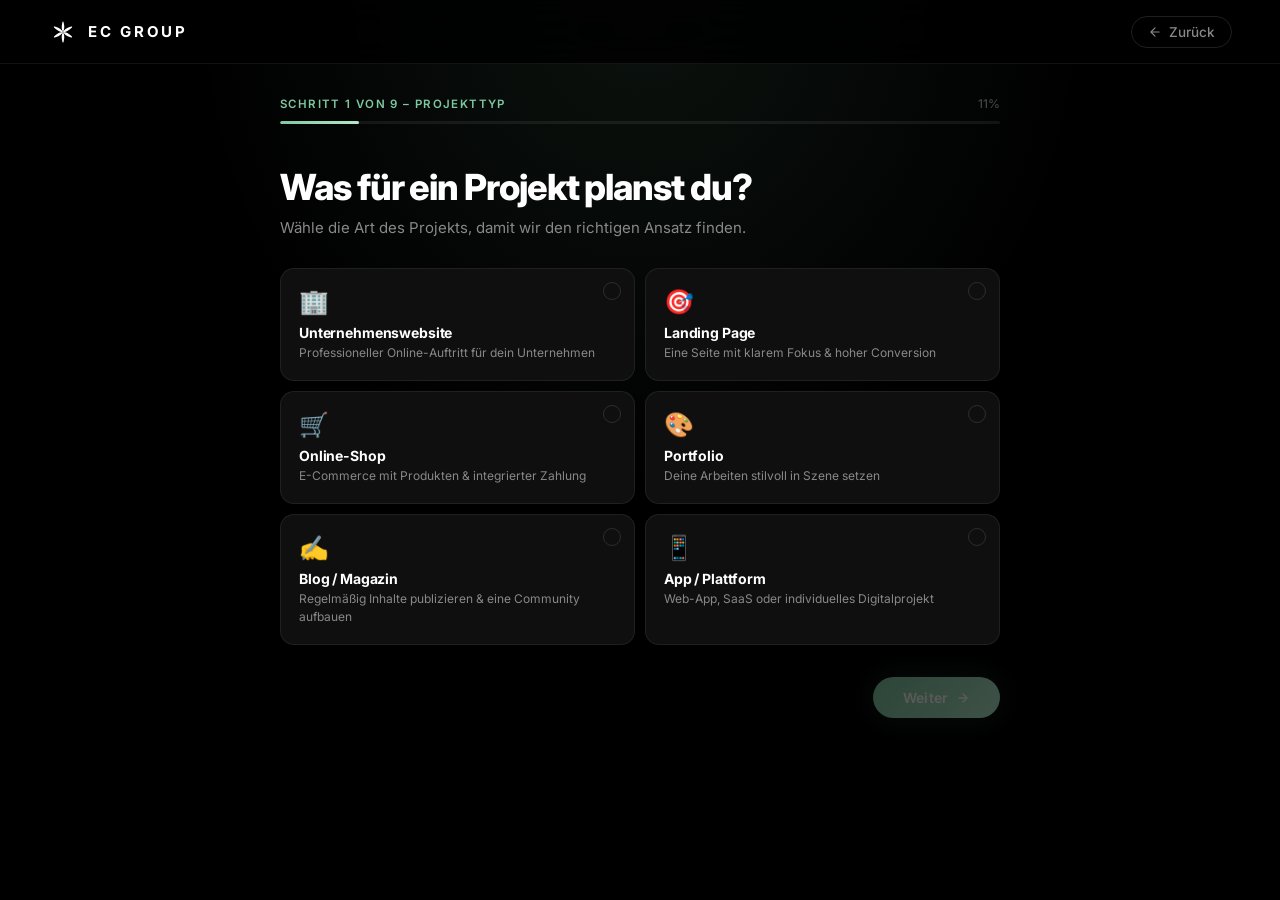
==== anfragen.html @ 87fa1c0d "Kostenlos-Anfragen Button & mehrstufiges Anfrageformular - "Projekt starten" → "kostenlos Anfragen" " ====
<!DOCTYPE html>
<html lang="de">
<head>
  <meta charset="UTF-8">
  <meta name="viewport" content="width=device-width, initial-scale=1.0">
  <title>Kostenlos Anfragen – EC GROUP</title>
  <link rel="preconnect" href="https://fonts.googleapis.com">
  <link rel="preconnect" href="https://fonts.gstatic.com" crossorigin>
  <link href="https://fonts.googleapis.com/css2?family=Inter:opsz,wght@14..32,300;14..32,400;14..32,500;14..32,600;14..32,700;14..32,800;14..32,900&display=swap" rel="stylesheet">
  <script>if(localStorage.getItem('ace-theme')==='light')document.documentElement.setAttribute('data-theme','light');</script>
  <style>
    :root {
      --bg:        #000000;
      --bg2:       #080808;
      --surface:   #0f0f0f;
      --surface2:  #161616;
      --border:    rgba(255,255,255,0.07);
      --border2:   rgba(255,255,255,0.12);
      --text:      #ffffff;
      --text2:     #888888;
      --text3:     #444444;
      --accent:    #7ec8a0;
      --accent2:   #b5e8cc;
      --gradient:  linear-gradient(135deg, #7ec8a0 0%, #b5e8cc 100%);
      --glow:      rgba(126,200,160,0.15);
    }
    *, *::before, *::after { margin: 0; padding: 0; box-sizing: border-box; }
    html { scroll-behavior: smooth; }
    body {
      font-family: 'Inter', -apple-system, sans-serif;
      background: var(--bg); color: var(--text);
      overflow-x: hidden; -webkit-font-smoothing: antialiased; min-height: 100vh;
    }

    /* ─── LIGHT THEME ─────────────────────────────────────────── */
    [data-theme="light"] {
      --bg: #f0faf5; --bg2: #e3f5eb; --surface: #ffffff; --surface2: #edf7f2;
      --border: rgba(0,80,40,0.1); --border2: rgba(0,80,40,0.18);
      --text: #0a2118; --text2: #3a6b52; --text3: #7aab90;
    }
    [data-theme="light"] nav { background: rgba(240,250,245,0.95) !important; }
    [data-theme="light"] .nav-logo-icon path { fill: #0a0a0a; }
    [data-theme="light"] .nav-logo-text { color: #0a0a0a; }
    [data-theme="light"] .progress-bar-bg { background: rgba(0,80,40,0.12); }
    [data-theme="light"] .form-input { background: #fff; color: #0a2118; border-color: rgba(0,80,40,0.18); }
    [data-theme="light"] .form-input::placeholder { color: #aaa; }

    /* ─── NAV ─────────────────────────────────────────────────── */
    nav {
      position: fixed; top: 0; left: 0; right: 0; z-index: 1000;
      display: flex; align-items: center; justify-content: space-between;
      padding: 0 48px; height: 64px;
      background: rgba(0,0,0,0.85);
      backdrop-filter: blur(24px) saturate(180%);
      -webkit-backdrop-filter: blur(24px) saturate(180%);
      border-bottom: 1px solid var(--border);
    }
    .nav-logo { display: flex; align-items: center; gap: 10px; text-decoration: none; color: var(--text); }
    .nav-logo-icon { width: 30px; height: 30px; flex-shrink: 0; }
    .nav-logo-text { font-size: 15px; font-weight: 700; letter-spacing: 0.18em; text-transform: uppercase; }
    .nav-back {
      display: inline-flex; align-items: center; gap: 7px;
      color: var(--text2); text-decoration: none; font-size: 13.5px; font-weight: 500;
      border: 1px solid var(--border2); padding: 7px 16px; border-radius: 999px;
      transition: color 0.2s, border-color 0.2s;
    }
    .nav-back:hover { color: var(--text); border-color: rgba(255,255,255,0.25); }
    .nav-back svg { width: 14px; height: 14px; stroke: currentColor; fill: none; stroke-width: 2; stroke-linecap: round; stroke-linejoin: round; }

    /* ─── PAGE ────────────────────────────────────────────────── */
    .page {
      min-height: 100vh; display: flex; flex-direction: column; align-items: center;
      padding: 96px 24px 100px; position: relative;
    }
    .page-glow {
      position: fixed; top: 0; left: 50%; transform: translateX(-50%);
      width: 900px; height: 500px; pointer-events: none; z-index: 0;
      background: radial-gradient(ellipse at 50% 0%, rgba(126,200,160,0.09) 0%, transparent 70%);
    }

    /* ─── PROGRESS ────────────────────────────────────────────── */
    .progress-wrap { width: 100%; max-width: 720px; margin-bottom: 44px; position: relative; z-index: 1; }
    .progress-meta { display: flex; justify-content: space-between; align-items: center; margin-bottom: 10px; }
    .progress-step-label { font-size: 11.5px; font-weight: 600; letter-spacing: 0.12em; text-transform: uppercase; color: var(--accent); }
    .progress-fraction { font-size: 12px; color: var(--text3); font-weight: 500; }
    .progress-bar-bg { height: 3px; background: var(--border); border-radius: 999px; overflow: hidden; }
    .progress-bar-fill { height: 100%; background: var(--gradient); border-radius: 999px; transition: width 0.5s cubic-bezier(.16,1,.3,1); }

    /* ─── STEPS ───────────────────────────────────────────────── */
    .steps-container { width: 100%; max-width: 720px; position: relative; z-index: 1; }
    .step { display: none; animation: stepIn 0.38s cubic-bezier(.16,1,.3,1) both; }
    .step.active { display: block; }
    @keyframes stepIn { from { opacity:0; transform:translateY(16px); } to { opacity:1; transform:none; } }

    .step-heading { font-size: clamp(24px, 3.8vw, 36px); font-weight: 800; letter-spacing: -0.03em; line-height: 1.1; margin-bottom: 8px; }
    .step-sub { font-size: 15px; color: var(--text2); line-height: 1.65; margin-bottom: 28px; }

    /* ─── CHOICE GRID ─────────────────────────────────────────── */
    .choices { display: grid; grid-template-columns: repeat(2, 1fr); gap: 10px; margin-bottom: 32px; }
    .choices.cols3 { grid-template-columns: repeat(3, 1fr); }
    .choices.cols1 { grid-template-columns: 1fr; }

    .choice-card {
      background: var(--surface); border: 1.5px solid var(--border);
      border-radius: 14px; padding: 18px 18px;
      cursor: pointer; transition: border-color 0.2s, background 0.2s, transform 0.18s;
      user-select: none; position: relative; overflow: hidden;
    }
    .choice-card:hover { border-color: var(--border2); background: var(--surface2); transform: translateY(-2px); }
    .choice-card.selected { border-color: var(--accent); background: rgba(126,200,160,0.05); }

    .choice-check {
      position: absolute; top: 13px; right: 13px;
      width: 18px; height: 18px; border-radius: 50%;
      border: 1.5px solid var(--border2);
      display: flex; align-items: center; justify-content: center;
      transition: background 0.2s, border-color 0.2s;
      flex-shrink: 0;
    }
    .choice-card.selected .choice-check { background: var(--gradient); border-color: transparent; }
    .choice-check svg { width: 9px; height: 9px; stroke: #fff; fill: none; stroke-width: 2.5; stroke-linecap: round; stroke-linejoin: round; opacity: 0; transition: opacity 0.2s; }
    .choice-card.selected .choice-check svg { opacity: 1; }

    .choice-icon { font-size: 24px; margin-bottom: 8px; display: block; }
    .choice-title { font-size: 14px; font-weight: 700; margin-bottom: 3px; letter-spacing: -0.01em; padding-right: 22px; }
    .choice-desc { font-size: 12px; color: var(--text2); line-height: 1.5; }

    /* ─── COLOR CARDS ─────────────────────────────────────────── */
    .color-grid { display: grid; grid-template-columns: repeat(4, 1fr); gap: 10px; margin-bottom: 32px; }
    .color-card {
      border-radius: 14px; overflow: hidden; cursor: pointer;
      border: 2px solid transparent; transition: border-color 0.2s, transform 0.18s;
      position: relative;
    }
    .color-card:hover { transform: translateY(-3px); }
    .color-card.selected { border-color: var(--accent); }
    .color-swatch { height: 80px; }
    .color-info { background: var(--surface); padding: 10px 12px; border-top: 1px solid var(--border); }
    .color-name { font-size: 13px; font-weight: 600; }
    .color-hint { font-size: 11px; color: var(--text2); margin-top: 2px; }
    .color-check-abs {
      position: absolute; top: 8px; right: 8px;
      width: 20px; height: 20px; border-radius: 50%;
      background: rgba(0,0,0,0.45); backdrop-filter: blur(4px);
      display: flex; align-items: center; justify-content: center;
      opacity: 0; transition: opacity 0.2s;
    }
    .color-card.selected .color-check-abs { opacity: 1; background: var(--accent); }
    .color-check-abs svg { width: 10px; height: 10px; stroke: #fff; fill: none; stroke-width: 2.5; stroke-linecap: round; stroke-linejoin: round; }

    /* ─── PAGE STRUCTURE CARDS ────────────────────────────────── */
    .page-chips { display: flex; flex-wrap: wrap; gap: 8px; margin-bottom: 32px; }
    .page-chip {
      display: inline-flex; align-items: center; gap: 6px;
      background: var(--surface); border: 1.5px solid var(--border);
      border-radius: 999px; padding: 8px 16px;
      font-size: 13.5px; font-weight: 500; cursor: pointer;
      transition: border-color 0.2s, background 0.2s;
      user-select: none;
    }
    .page-chip:hover { border-color: var(--border2); }
    .page-chip.selected { border-color: var(--accent); background: rgba(126,200,160,0.07); color: var(--accent); }
    .page-chip-icon { font-size: 15px; }

    /* ─── FORM ────────────────────────────────────────────────── */
    .form-group { margin-bottom: 16px; }
    .form-label { display: block; font-size: 12.5px; font-weight: 600; color: var(--text2); margin-bottom: 7px; letter-spacing: 0.04em; text-transform: uppercase; }
    .form-input {
      width: 100%; background: var(--surface); border: 1.5px solid var(--border);
      color: var(--text); border-radius: 12px; padding: 13px 16px;
      font-size: 15px; font-family: inherit; outline: none;
      transition: border-color 0.2s; resize: vertical;
    }
    .form-input:focus { border-color: var(--accent); }
    .form-input::placeholder { color: var(--text3); }
    textarea.form-input { min-height: 100px; }
    .form-row { display: grid; grid-template-columns: 1fr 1fr; gap: 14px; }

    /* ─── BUTTONS ─────────────────────────────────────────────── */
    .step-nav { display: flex; justify-content: space-between; align-items: center; margin-top: 8px; gap: 10px; }
    .btn-back {
      display: inline-flex; align-items: center; gap: 7px;
      background: transparent; color: var(--text2);
      border: 1.5px solid var(--border2); padding: 11px 22px;
      border-radius: 999px; font-size: 13.5px; font-weight: 500;
      cursor: pointer; font-family: inherit; transition: color 0.2s, border-color 0.2s;
    }
    .btn-back:hover { color: var(--text); border-color: rgba(255,255,255,0.3); }
    .btn-back svg { width: 14px; height: 14px; stroke: currentColor; fill: none; stroke-width: 2; stroke-linecap: round; stroke-linejoin: round; }
    .btn-next {
      display: inline-flex; align-items: center; gap: 8px;
      background: var(--gradient); color: #fff;
      border: none; padding: 12px 30px; border-radius: 999px;
      font-size: 14px; font-weight: 600; letter-spacing: 0.01em;
      cursor: pointer; font-family: inherit;
      box-shadow: 0 0 28px rgba(126,200,160,0.22);
      transition: opacity 0.2s, transform 0.2s; margin-left: auto;
    }
    .btn-next:hover { opacity: 0.85; transform: translateY(-2px); }
    .btn-next:disabled { opacity: 0.35; cursor: not-allowed; transform: none; }
    .btn-next svg { width: 14px; height: 14px; stroke: #fff; fill: none; stroke-width: 2.5; stroke-linecap: round; stroke-linejoin: round; }

    /* ─── MULTI HINT ──────────────────────────────────────────── */
    .multi-hint { font-size: 12px; color: var(--text3); margin-bottom: 16px; display: flex; align-items: center; gap: 6px; }
    .multi-hint span { background: var(--surface); border: 1px solid var(--border2); border-radius: 6px; padding: 2px 8px; font-size: 11px; }

    /* ─── SUCCESS ─────────────────────────────────────────────── */
    .success-screen { display: none; text-align: center; animation: stepIn 0.5s cubic-bezier(.16,1,.3,1) both; padding: 40px 0; }
    .success-screen.visible { display: block; }
    .success-icon { width: 70px; height: 70px; border-radius: 50%; background: var(--gradient); margin: 0 auto 26px; display: flex; align-items: center; justify-content: center; box-shadow: 0 0 48px rgba(126,200,160,0.4); }
    .success-icon svg { width: 30px; height: 30px; stroke: #fff; fill: none; stroke-width: 2.5; stroke-linecap: round; stroke-linejoin: round; }
    .success-screen h2 { font-size: 34px; font-weight: 800; letter-spacing: -0.03em; margin-bottom: 12px; }
    .success-screen p { font-size: 16px; color: var(--text2); max-width: 400px; margin: 0 auto 36px; line-height: 1.7; }
    .success-back { display: inline-flex; align-items: center; gap: 8px; background: var(--gradient); color: #fff; text-decoration: none; padding: 13px 32px; border-radius: 999px; font-size: 14.5px; font-weight: 600; box-shadow: 0 0 28px rgba(126,200,160,0.25); transition: opacity 0.2s; }
    .success-back:hover { opacity: 0.85; }

    /* ─── TABLET ─────────────────────────────────────────────── */
    @media (max-width: 768px) {
      nav { padding: 0 20px; }
      .page { padding: 88px 20px 80px; }
      .choices.cols3 { grid-template-columns: repeat(2, 1fr); }
      .color-grid { grid-template-columns: repeat(2, 1fr); }
    }

    /* ─── MOBILE ──────────────────────────────────────────────── */
    @media (max-width: 540px) {
      /* Nav */
      nav { padding: 0 16px; height: 56px; }
      .nav-logo-text { display: none; }
      .nav-back { font-size: 12px; padding: 6px 13px; }

      /* Page */
      .page { padding: 72px 14px 72px; }

      /* Progress */
      .progress-wrap { margin-bottom: 28px; }
      .progress-step-label { font-size: 10.5px; letter-spacing: 0.08em; }
      .progress-fraction { font-size: 11px; }

      /* Step text */
      .step-heading { font-size: 22px; letter-spacing: -0.025em; margin-bottom: 6px; }
      .step-sub { font-size: 14px; margin-bottom: 20px; }
      .multi-hint { margin-bottom: 12px; }

      /* Choice cards – single column */
      .choices,
      .choices.cols3 { grid-template-columns: 1fr; gap: 8px; margin-bottom: 24px; }
      .choices.cols1 { grid-template-columns: 1fr; }

      /* Bigger touch targets */
      .choice-card { padding: 16px 14px; border-radius: 12px; }
      .choice-card:hover { transform: none; } /* no hover lift on touch */
      .choice-icon { font-size: 22px; margin-bottom: 6px; }
      .choice-title { font-size: 15px; }
      .choice-desc { font-size: 13px; }

      /* Color grid */
      .color-grid { grid-template-columns: repeat(2, 1fr); gap: 8px; margin-bottom: 24px; }
      .color-card:hover { transform: none; }
      .color-swatch { height: 64px; }
      .color-name { font-size: 12px; }
      .color-hint { display: none; }
      .color-info { padding: 8px 10px; }

      /* Page chips */
      .page-chips { gap: 7px; margin-bottom: 24px; }
      .page-chip { padding: 9px 14px; font-size: 13px; min-height: 40px; }

      /* Form */
      .form-row { grid-template-columns: 1fr; gap: 0; }
      /* Prevent iOS auto-zoom on input focus (font-size must be ≥16px) */
      .form-input { font-size: 16px; padding: 14px 14px; border-radius: 10px; }
      textarea.form-input { min-height: 90px; }
      .form-label { font-size: 11.5px; }
      .form-group { margin-bottom: 14px; }

      /* Nav buttons – stack vertically, full width */
      .step-nav {
        flex-direction: column-reverse;
        gap: 8px;
        margin-top: 16px;
      }
      .btn-next, .btn-back {
        width: 100%;
        justify-content: center;
        margin-left: 0;
        padding: 15px 20px;
        font-size: 15px;
        min-height: 50px;
      }

      /* Step 8 section labels */
      [data-step="8"] > div[style] { font-size: 12px !important; }

      /* Success screen */
      .success-screen h2 { font-size: 26px; }
      .success-screen p { font-size: 15px; }
      .success-back { width: 100%; justify-content: center; padding: 15px 20px; font-size: 15px; }
    }

    /* ─── EXTRA SMALL (iPhone SE, 375px) ─────────────────────── */
    @media (max-width: 390px) {
      .color-grid { grid-template-columns: repeat(2, 1fr); gap: 6px; }
      .color-swatch { height: 52px; }
      .page { padding: 68px 10px 64px; }
      .step-heading { font-size: 20px; }
    }

    /* ─── TOUCH: disable hover transforms globally ────────────── */
    @media (hover: none) {
      .choice-card:hover { transform: none; background: var(--surface); border-color: var(--border); }
      .color-card:hover { transform: none; }
      .btn-next:hover { transform: none; opacity: 1; }
      .btn-back:hover { color: var(--text2); border-color: var(--border2); }
      .page-chip:hover { border-color: var(--border); }
    }
  </style>
</head>
<body>

<nav>
  <a href="index.html" class="nav-logo">
    <svg class="nav-logo-icon" viewBox="0 0 100 100" xmlns="http://www.w3.org/2000/svg">
      <g fill="white">
        <path d="M50,50 C46,43 44,34 47.5,20 C48.5,13 51.5,13 52.5,20 C56,34 54,43 50,50Z" transform="rotate(0,50,50)"/>
        <path d="M50,50 C46,43 44,34 47.5,20 C48.5,13 51.5,13 52.5,20 C56,34 54,43 50,50Z" transform="rotate(60,50,50)"/>
        <path d="M50,50 C46,43 44,34 47.5,20 C48.5,13 51.5,13 52.5,20 C56,34 54,43 50,50Z" transform="rotate(120,50,50)"/>
        <path d="M50,50 C46,43 44,34 47.5,20 C48.5,13 51.5,13 52.5,20 C56,34 54,43 50,50Z" transform="rotate(180,50,50)"/>
        <path d="M50,50 C46,43 44,34 47.5,20 C48.5,13 51.5,13 52.5,20 C56,34 54,43 50,50Z" transform="rotate(240,50,50)"/>
        <path d="M50,50 C46,43 44,34 47.5,20 C48.5,13 51.5,13 52.5,20 C56,34 54,43 50,50Z" transform="rotate(300,50,50)"/>
      </g>
    </svg>
    <span class="nav-logo-text">EC GROUP</span>
  </a>
  <a href="index.html" class="nav-back">
    <svg viewBox="0 0 24 24"><path d="M19 12H5M12 19l-7-7 7-7"/></svg>
    Zurück
  </a>
</nav>

<div class="page">
  <div class="page-glow"></div>

  <div class="progress-wrap" id="progressWrap">
    <div class="progress-meta">
      <span class="progress-step-label" id="progressLabel">Schritt 1 von 9</span>
      <span class="progress-fraction" id="progressFraction">11%</span>
    </div>
    <div class="progress-bar-bg">
      <div class="progress-bar-fill" id="progressFill" style="width:11%"></div>
    </div>
  </div>

  <div class="steps-container" id="stepsContainer">

    <!-- ══ STEP 1: Projekttyp ═══════════════════════════════════ -->
    <div class="step active" data-step="1">
      <div class="step-heading">Was für ein Projekt planst du?</div>
      <p class="step-sub">Wähle die Art des Projekts, damit wir den richtigen Ansatz finden.</p>
      <div class="choices" id="choices-1">
        <div class="choice-card" data-value="Unternehmenswebsite">
          <div class="choice-check"><svg viewBox="0 0 12 12"><polyline points="2,6 5,9 10,3"/></svg></div>
          <span class="choice-icon">🏢</span>
          <div class="choice-title">Unternehmenswebsite</div>
          <div class="choice-desc">Professioneller Online-Auftritt für dein Unternehmen</div>
        </div>
        <div class="choice-card" data-value="Landing Page">
          <div class="choice-check"><svg viewBox="0 0 12 12"><polyline points="2,6 5,9 10,3"/></svg></div>
          <span class="choice-icon">🎯</span>
          <div class="choice-title">Landing Page</div>
          <div class="choice-desc">Eine Seite mit klarem Fokus & hoher Conversion</div>
        </div>
        <div class="choice-card" data-value="Online-Shop">
          <div class="choice-check"><svg viewBox="0 0 12 12"><polyline points="2,6 5,9 10,3"/></svg></div>
          <span class="choice-icon">🛒</span>
          <div class="choice-title">Online-Shop</div>
          <div class="choice-desc">E-Commerce mit Produkten & integrierter Zahlung</div>
        </div>
        <div class="choice-card" data-value="Portfolio">
          <div class="choice-check"><svg viewBox="0 0 12 12"><polyline points="2,6 5,9 10,3"/></svg></div>
          <span class="choice-icon">🎨</span>
          <div class="choice-title">Portfolio</div>
          <div class="choice-desc">Deine Arbeiten stilvoll in Szene setzen</div>
        </div>
        <div class="choice-card" data-value="Blog / Magazin">
          <div class="choice-check"><svg viewBox="0 0 12 12"><polyline points="2,6 5,9 10,3"/></svg></div>
          <span class="choice-icon">✍️</span>
          <div class="choice-title">Blog / Magazin</div>
          <div class="choice-desc">Regelmäßig Inhalte publizieren & eine Community aufbauen</div>
        </div>
        <div class="choice-card" data-value="App / Plattform">
          <div class="choice-check"><svg viewBox="0 0 12 12"><polyline points="2,6 5,9 10,3"/></svg></div>
          <span class="choice-icon">📱</span>
          <div class="choice-title">App / Plattform</div>
          <div class="choice-desc">Web-App, SaaS oder individuelles Digitalprojekt</div>
        </div>
      </div>
      <div class="step-nav">
        <button class="btn-next" id="next-1" disabled onclick="nextStep()">Weiter <svg viewBox="0 0 24 24"><path d="M5 12h14M12 5l7 7-7 7"/></svg></button>
      </div>
    </div>

    <!-- ══ STEP 2: Branche ═══════════════════════════════════════ -->
    <div class="step" data-step="2">
      <div class="step-heading">In welcher Branche bist du tätig?</div>
      <p class="step-sub">Das hilft uns, Sprache, Stil und Inhalte auf dein Umfeld abzustimmen.</p>
      <div class="choices cols3" id="choices-2">
        <div class="choice-card" data-value="Handwerk & Bau">
          <div class="choice-check"><svg viewBox="0 0 12 12"><polyline points="2,6 5,9 10,3"/></svg></div>
          <span class="choice-icon">🔨</span>
          <div class="choice-title">Handwerk & Bau</div>
        </div>
        <div class="choice-card" data-value="Gastronomie & Food">
          <div class="choice-check"><svg viewBox="0 0 12 12"><polyline points="2,6 5,9 10,3"/></svg></div>
          <span class="choice-icon">🍽️</span>
          <div class="choice-title">Gastronomie & Food</div>
        </div>
        <div class="choice-card" data-value="Mode & Beauty">
          <div class="choice-check"><svg viewBox="0 0 12 12"><polyline points="2,6 5,9 10,3"/></svg></div>
          <span class="choice-icon">💅</span>
          <div class="choice-title">Mode & Beauty</div>
        </div>
        <div class="choice-card" data-value="Fitness & Sport">
          <div class="choice-check"><svg viewBox="0 0 12 12"><polyline points="2,6 5,9 10,3"/></svg></div>
          <span class="choice-icon">🏋️</span>
          <div class="choice-title">Fitness & Sport</div>
        </div>
        <div class="choice-card" data-value="Medizin & Gesundheit">
          <div class="choice-check"><svg viewBox="0 0 12 12"><polyline points="2,6 5,9 10,3"/></svg></div>
          <span class="choice-icon">🏥</span>
          <div class="choice-title">Medizin & Gesundheit</div>
        </div>
        <div class="choice-card" data-value="IT & Technologie">
          <div class="choice-check"><svg viewBox="0 0 12 12"><polyline points="2,6 5,9 10,3"/></svg></div>
          <span class="choice-icon">💻</span>
          <div class="choice-title">IT & Technologie</div>
        </div>
        <div class="choice-card" data-value="Beratung & Finanzen">
          <div class="choice-check"><svg viewBox="0 0 12 12"><polyline points="2,6 5,9 10,3"/></svg></div>
          <span class="choice-icon">📊</span>
          <div class="choice-title">Beratung & Finanzen</div>
        </div>
        <div class="choice-card" data-value="Kreativwirtschaft">
          <div class="choice-check"><svg viewBox="0 0 12 12"><polyline points="2,6 5,9 10,3"/></svg></div>
          <span class="choice-icon">🎭</span>
          <div class="choice-title">Kreativwirtschaft</div>
        </div>
        <div class="choice-card" data-value="Sonstige Branche">
          <div class="choice-check"><svg viewBox="0 0 12 12"><polyline points="2,6 5,9 10,3"/></svg></div>
          <span class="choice-icon">🌐</span>
          <div class="choice-title">Andere Branche</div>
        </div>
      </div>
      <div class="step-nav">
        <button class="btn-back" onclick="prevStep()"><svg viewBox="0 0 24 24"><path d="M19 12H5M12 19l-7-7 7-7"/></svg> Zurück</button>
        <button class="btn-next" id="next-2" disabled onclick="nextStep()">Weiter <svg viewBox="0 0 24 24"><path d="M5 12h14M12 5l7 7-7 7"/></svg></button>
      </div>
    </div>

    <!-- ══ STEP 3: Zielgruppe ════════════════════════════════════ -->
    <div class="step" data-step="3">
      <div class="step-heading">Wen willst du mit der Website erreichen?</div>
      <p class="step-sub">Deine Zielgruppe bestimmt den Ton, den Stil und die Inhalte.</p>
      <div class="choices" id="choices-3">
        <div class="choice-card" data-value="Privatkunden (B2C)">
          <div class="choice-check"><svg viewBox="0 0 12 12"><polyline points="2,6 5,9 10,3"/></svg></div>
          <span class="choice-icon">👤</span>
          <div class="choice-title">Privatkunden (B2C)</div>
          <div class="choice-desc">Endverbraucher, junge Zielgruppen, breite Masse</div>
        </div>
        <div class="choice-card" data-value="Geschäftskunden (B2B)">
          <div class="choice-check"><svg viewBox="0 0 12 12"><polyline points="2,6 5,9 10,3"/></svg></div>
          <span class="choice-icon">🤝</span>
          <div class="choice-title">Geschäftskunden (B2B)</div>
          <div class="choice-desc">Unternehmen, Entscheider, Fachpublikum</div>
        </div>
        <div class="choice-card" data-value="Lokale Kunden">
          <div class="choice-check"><svg viewBox="0 0 12 12"><polyline points="2,6 5,9 10,3"/></svg></div>
          <span class="choice-icon">📍</span>
          <div class="choice-title">Lokale Kunden</div>
          <div class="choice-desc">Kunden aus deiner Stadt oder Region</div>
        </div>
        <div class="choice-card" data-value="Internationale Kunden">
          <div class="choice-check"><svg viewBox="0 0 12 12"><polyline points="2,6 5,9 10,3"/></svg></div>
          <span class="choice-icon">🌍</span>
          <div class="choice-title">Internationale Kunden</div>
          <div class="choice-desc">Mehrsprachige Zielgruppe weltweit</div>
        </div>
      </div>
      <div class="step-nav">
        <button class="btn-back" onclick="prevStep()"><svg viewBox="0 0 24 24"><path d="M19 12H5M12 19l-7-7 7-7"/></svg> Zurück</button>
        <button class="btn-next" id="next-3" disabled onclick="nextStep()">Weiter <svg viewBox="0 0 24 24"><path d="M5 12h14M12 5l7 7-7 7"/></svg></button>
      </div>
    </div>

    <!-- ══ STEP 4: Design-Stil ═══════════════════════════════════ -->
    <div class="step" data-step="4">
      <div class="step-heading">Welchen Design-Stil stellst du dir vor?</div>
      <p class="step-sub">Der Stil prägt den ersten Eindruck und die Wirkung deiner Marke.</p>
      <div class="choices" id="choices-4">
        <div class="choice-card" data-value="Minimalistisch & Clean">
          <div class="choice-check"><svg viewBox="0 0 12 12"><polyline points="2,6 5,9 10,3"/></svg></div>
          <span class="choice-icon">◻️</span>
          <div class="choice-title">Minimalistisch & Clean</div>
          <div class="choice-desc">Viel Weißraum, klare Linien, reduzierte Ästhetik</div>
        </div>
        <div class="choice-card" data-value="Modern & Bold">
          <div class="choice-check"><svg viewBox="0 0 12 12"><polyline points="2,6 5,9 10,3"/></svg></div>
          <span class="choice-icon">⚡</span>
          <div class="choice-title">Modern & Bold</div>
          <div class="choice-desc">Starke Typografie, ausdrucksstarke Kontraste</div>
        </div>
        <div class="choice-card" data-value="Elegant & Luxuriös">
          <div class="choice-check"><svg viewBox="0 0 12 12"><polyline points="2,6 5,9 10,3"/></svg></div>
          <span class="choice-icon">💎</span>
          <div class="choice-title">Elegant & Luxuriös</div>
          <div class="choice-desc">Hochwertig, subtile Details, Premium-Feeling</div>
        </div>
        <div class="choice-card" data-value="Verspielt & Kreativ">
          <div class="choice-check"><svg viewBox="0 0 12 12"><polyline points="2,6 5,9 10,3"/></svg></div>
          <span class="choice-icon">🌈</span>
          <div class="choice-title">Verspielt & Kreativ</div>
          <div class="choice-desc">Farbenfroh, Illustrationen, lebhaft</div>
        </div>
        <div class="choice-card" data-value="Technisch & Futuristisch">
          <div class="choice-check"><svg viewBox="0 0 12 12"><polyline points="2,6 5,9 10,3"/></svg></div>
          <span class="choice-icon">🚀</span>
          <div class="choice-title">Technisch & Futuristisch</div>
          <div class="choice-desc">Dark Mode, Animationen, digitale Energie</div>
        </div>
        <div class="choice-card" data-value="Klassisch & Seriös">
          <div class="choice-check"><svg viewBox="0 0 12 12"><polyline points="2,6 5,9 10,3"/></svg></div>
          <span class="choice-icon">🏛️</span>
          <div class="choice-title">Klassisch & Seriös</div>
          <div class="choice-desc">Zeitlos, vertrauenswürdig, traditionell</div>
        </div>
      </div>
      <div class="step-nav">
        <button class="btn-back" onclick="prevStep()"><svg viewBox="0 0 24 24"><path d="M19 12H5M12 19l-7-7 7-7"/></svg> Zurück</button>
        <button class="btn-next" id="next-4" disabled onclick="nextStep()">Weiter <svg viewBox="0 0 24 24"><path d="M5 12h14M12 5l7 7-7 7"/></svg></button>
      </div>
    </div>

    <!-- ══ STEP 5: Farbwelt ══════════════════════════════════════ -->
    <div class="step" data-step="5">
      <div class="step-heading">Welche Farbwelt passt zu dir?</div>
      <p class="step-sub">Farben wecken Emotionen und prägen wie deine Marke wahrgenommen wird. Mehrfachauswahl möglich.</p>
      <div class="multi-hint"><span>Mehrfachauswahl</span> möglich</div>
      <div class="color-grid" id="choices-5">

        <div class="color-card" data-value="Schwarz & Weiß">
          <div class="color-check-abs"><svg viewBox="0 0 12 12"><polyline points="2,6 5,9 10,3"/></svg></div>
          <div class="color-swatch" style="background: linear-gradient(135deg,#000 0%,#fff 100%);"></div>
          <div class="color-info">
            <div class="color-name">Schwarz & Weiß</div>
            <div class="color-hint">Minimalistisch, zeitlos</div>
          </div>
        </div>

        <div class="color-card" data-value="Grün & Natur">
          <div class="color-check-abs"><svg viewBox="0 0 12 12"><polyline points="2,6 5,9 10,3"/></svg></div>
          <div class="color-swatch" style="background: linear-gradient(135deg,#1a4731 0%,#7ec8a0 50%,#c8f0da 100%);"></div>
          <div class="color-info">
            <div class="color-name">Grün & Natur</div>
            <div class="color-hint">Nachhaltig, frisch, vertrauensvoll</div>
          </div>
        </div>

        <div class="color-card" data-value="Blau & Corporate">
          <div class="color-check-abs"><svg viewBox="0 0 12 12"><polyline points="2,6 5,9 10,3"/></svg></div>
          <div class="color-swatch" style="background: linear-gradient(135deg,#0a1628 0%,#1e4d8c 50%,#4fa3e0 100%);"></div>
          <div class="color-info">
            <div class="color-name">Blau & Corporate</div>
            <div class="color-hint">Professionell, seriös, stabil</div>
          </div>
        </div>

        <div class="color-card" data-value="Rot & Energie">
          <div class="color-check-abs"><svg viewBox="0 0 12 12"><polyline points="2,6 5,9 10,3"/></svg></div>
          <div class="color-swatch" style="background: linear-gradient(135deg,#1a0000 0%,#c0392b 50%,#ff6b6b 100%);"></div>
          <div class="color-info">
            <div class="color-name">Rot & Energie</div>
            <div class="color-hint">Leidenschaft, Kraft, Aufmerksamkeit</div>
          </div>
        </div>

        <div class="color-card" data-value="Lila & Kreativität">
          <div class="color-check-abs"><svg viewBox="0 0 12 12"><polyline points="2,6 5,9 10,3"/></svg></div>
          <div class="color-swatch" style="background: linear-gradient(135deg,#1a0a2e 0%,#7b2d8b 50%,#c77dff 100%);"></div>
          <div class="color-info">
            <div class="color-name">Lila & Kreativität</div>
            <div class="color-hint">Innovativ, geheimnisvoll, kreativ</div>
          </div>
        </div>

        <div class="color-card" data-value="Orange & Wärme">
          <div class="color-check-abs"><svg viewBox="0 0 12 12"><polyline points="2,6 5,9 10,3"/></svg></div>
          <div class="color-swatch" style="background: linear-gradient(135deg,#1a0800 0%,#e05c00 50%,#ffa040 100%);"></div>
          <div class="color-info">
            <div class="color-name">Orange & Wärme</div>
            <div class="color-hint">Freundlich, einladend, dynamisch</div>
          </div>
        </div>

        <div class="color-card" data-value="Gold & Luxus">
          <div class="color-check-abs"><svg viewBox="0 0 12 12"><polyline points="2,6 5,9 10,3"/></svg></div>
          <div class="color-swatch" style="background: linear-gradient(135deg,#0d0900 0%,#8b6914 50%,#f0c040 100%);"></div>
          <div class="color-info">
            <div class="color-name">Gold & Luxus</div>
            <div class="color-hint">Exklusiv, hochwertig, edel</div>
          </div>
        </div>

        <div class="color-card" data-value="Eigene Markenfarben">
          <div class="color-check-abs"><svg viewBox="0 0 12 12"><polyline points="2,6 5,9 10,3"/></svg></div>
          <div class="color-swatch" style="background: conic-gradient(#ff6b6b,#ffa040,#f0c040,#7ec8a0,#4fa3e0,#c77dff,#ff6b6b);"></div>
          <div class="color-info">
            <div class="color-name">Eigene Farben</div>
            <div class="color-hint">Ich habe bereits ein CI / Branding</div>
          </div>
        </div>

      </div>
      <div class="step-nav">
        <button class="btn-back" onclick="prevStep()"><svg viewBox="0 0 24 24"><path d="M19 12H5M12 19l-7-7 7-7"/></svg> Zurück</button>
        <button class="btn-next" id="next-5" disabled onclick="nextStep()">Weiter <svg viewBox="0 0 24 24"><path d="M5 12h14M12 5l7 7-7 7"/></svg></button>
      </div>
    </div>

    <!-- ══ STEP 6: Seitenstruktur ════════════════════════════════ -->
    <div class="step" data-step="6">
      <div class="step-heading">Welche Seiten soll deine Website haben?</div>
      <p class="step-sub">Wähle alle Seiten, die du dir vorstellst. Mehrfachauswahl möglich.</p>
      <div class="multi-hint"><span>Mehrfachauswahl</span> möglich</div>
      <div class="page-chips" id="choices-6">
        <div class="page-chip" data-value="Startseite"><span class="page-chip-icon">🏠</span> Startseite</div>
        <div class="page-chip" data-value="Über uns"><span class="page-chip-icon">👥</span> Über uns</div>
        <div class="page-chip" data-value="Leistungen"><span class="page-chip-icon">⚙️</span> Leistungen</div>
        <div class="page-chip" data-value="Preise"><span class="page-chip-icon">💶</span> Preise</div>
        <div class="page-chip" data-value="Portfolio / Referenzen"><span class="page-chip-icon">🖼️</span> Portfolio</div>
        <div class="page-chip" data-value="Blog / News"><span class="page-chip-icon">📰</span> Blog / News</div>
        <div class="page-chip" data-value="Team-Seite"><span class="page-chip-icon">🧑‍🤝‍🧑</span> Team</div>
        <div class="page-chip" data-value="Kontaktseite"><span class="page-chip-icon">📬</span> Kontakt</div>
        <div class="page-chip" data-value="FAQ"><span class="page-chip-icon">❓</span> FAQ</div>
        <div class="page-chip" data-value="Shop"><span class="page-chip-icon">🛒</span> Shop</div>
        <div class="page-chip" data-value="Karriere / Jobs"><span class="page-chip-icon">💼</span> Karriere</div>
        <div class="page-chip" data-value="Datenschutz & Impressum"><span class="page-chip-icon">📄</span> Rechtliches</div>
      </div>
      <div class="step-nav">
        <button class="btn-back" onclick="prevStep()"><svg viewBox="0 0 24 24"><path d="M19 12H5M12 19l-7-7 7-7"/></svg> Zurück</button>
        <button class="btn-next" id="next-6" disabled onclick="nextStep()">Weiter <svg viewBox="0 0 24 24"><path d="M5 12h14M12 5l7 7-7 7"/></svg></button>
      </div>
    </div>

    <!-- ══ STEP 7: Funktionen ════════════════════════════════════ -->
    <div class="step" data-step="7">
      <div class="step-heading">Welche Funktionen brauchst du?</div>
      <p class="step-sub">Wähle alle technischen Features, die deine Website haben soll.</p>
      <div class="multi-hint"><span>Mehrfachauswahl</span> möglich</div>
      <div class="choices cols3" id="choices-7">
        <div class="choice-card" data-value="Kontaktformular">
          <div class="choice-check"><svg viewBox="0 0 12 12"><polyline points="2,6 5,9 10,3"/></svg></div>
          <span class="choice-icon">📬</span>
          <div class="choice-title">Kontaktformular</div>
        </div>
        <div class="choice-card" data-value="Online-Buchung / Terminbuchung">
          <div class="choice-check"><svg viewBox="0 0 12 12"><polyline points="2,6 5,9 10,3"/></svg></div>
          <span class="choice-icon">📅</span>
          <div class="choice-title">Terminbuchung</div>
        </div>
        <div class="choice-card" data-value="Bildergalerie / Fotostrecke">
          <div class="choice-check"><svg viewBox="0 0 12 12"><polyline points="2,6 5,9 10,3"/></svg></div>
          <span class="choice-icon">🖼️</span>
          <div class="choice-title">Bildergalerie</div>
        </div>
        <div class="choice-card" data-value="Video-Integration">
          <div class="choice-check"><svg viewBox="0 0 12 12"><polyline points="2,6 5,9 10,3"/></svg></div>
          <span class="choice-icon">🎬</span>
          <div class="choice-title">Video-Integration</div>
        </div>
        <div class="choice-card" data-value="Shop / Online-Zahlung">
          <div class="choice-check"><svg viewBox="0 0 12 12"><polyline points="2,6 5,9 10,3"/></svg></div>
          <span class="choice-icon">💳</span>
          <div class="choice-title">Shop & Zahlung</div>
        </div>
        <div class="choice-card" data-value="Mehrsprachigkeit">
          <div class="choice-check"><svg viewBox="0 0 12 12"><polyline points="2,6 5,9 10,3"/></svg></div>
          <span class="choice-icon">🌍</span>
          <div class="choice-title">Mehrsprachig</div>
        </div>
        <div class="choice-card" data-value="Newsletter-Anmeldung">
          <div class="choice-check"><svg viewBox="0 0 12 12"><polyline points="2,6 5,9 10,3"/></svg></div>
          <span class="choice-icon">📧</span>
          <div class="choice-title">Newsletter</div>
        </div>
        <div class="choice-card" data-value="Login / Mitgliederbereich">
          <div class="choice-check"><svg viewBox="0 0 12 12"><polyline points="2,6 5,9 10,3"/></svg></div>
          <span class="choice-icon">🔐</span>
          <div class="choice-title">Login-Bereich</div>
        </div>
        <div class="choice-card" data-value="Live-Chat / WhatsApp-Button">
          <div class="choice-check"><svg viewBox="0 0 12 12"><polyline points="2,6 5,9 10,3"/></svg></div>
          <span class="choice-icon">💬</span>
          <div class="choice-title">Live-Chat</div>
        </div>
        <div class="choice-card" data-value="Google Maps / Standort">
          <div class="choice-check"><svg viewBox="0 0 12 12"><polyline points="2,6 5,9 10,3"/></svg></div>
          <span class="choice-icon">📍</span>
          <div class="choice-title">Google Maps</div>
        </div>
        <div class="choice-card" data-value="SEO-Optimierung">
          <div class="choice-check"><svg viewBox="0 0 12 12"><polyline points="2,6 5,9 10,3"/></svg></div>
          <span class="choice-icon">🔍</span>
          <div class="choice-title">SEO</div>
        </div>
        <div class="choice-card" data-value="Social Media Integration">
          <div class="choice-check"><svg viewBox="0 0 12 12"><polyline points="2,6 5,9 10,3"/></svg></div>
          <span class="choice-icon">📲</span>
          <div class="choice-title">Social Media</div>
        </div>
      </div>
      <div class="step-nav">
        <button class="btn-back" onclick="prevStep()"><svg viewBox="0 0 24 24"><path d="M19 12H5M12 19l-7-7 7-7"/></svg> Zurück</button>
        <button class="btn-next" id="next-7" disabled onclick="nextStep()">Weiter <svg viewBox="0 0 24 24"><path d="M5 12h14M12 5l7 7-7 7"/></svg></button>
      </div>
    </div>

    <!-- ══ STEP 8: Budget & Zeitplan ════════════════════════════ -->
    <div class="step" data-step="8">
      <div class="step-heading">Budget & Zeitplan</div>
      <p class="step-sub">Damit wir das passende Angebot schnüren können.</p>

      <div style="margin-bottom:10px;font-size:13px;font-weight:600;color:var(--text2);letter-spacing:0.06em;text-transform:uppercase;">Budget</div>
      <div class="choices cols1" id="choices-8a" style="margin-bottom:28px;">
        <div class="choice-card" data-group="budget" data-value="Unter 500 €">
          <div class="choice-check"><svg viewBox="0 0 12 12"><polyline points="2,6 5,9 10,3"/></svg></div>
          <div class="choice-title">Unter 500 €</div>
          <div class="choice-desc">Einstiegsprojekt, einfache Anforderungen</div>
        </div>
        <div class="choice-card" data-group="budget" data-value="500 – 1.500 €">
          <div class="choice-check"><svg viewBox="0 0 12 12"><polyline points="2,6 5,9 10,3"/></svg></div>
          <div class="choice-title">500 – 1.500 €</div>
          <div class="choice-desc">Professionelle Website mit solidem Umfang</div>
        </div>
        <div class="choice-card" data-group="budget" data-value="1.500 – 5.000 €">
          <div class="choice-check"><svg viewBox="0 0 12 12"><polyline points="2,6 5,9 10,3"/></svg></div>
          <div class="choice-title">1.500 – 5.000 €</div>
          <div class="choice-desc">Umfangreiches Projekt mit komplexen Funktionen</div>
        </div>
        <div class="choice-card" data-group="budget" data-value="Über 5.000 €">
          <div class="choice-check"><svg viewBox="0 0 12 12"><polyline points="2,6 5,9 10,3"/></svg></div>
          <div class="choice-title">Über 5.000 €</div>
          <div class="choice-desc">Enterprise-Lösung, maßgeschneiderte Entwicklung</div>
        </div>
        <div class="choice-card" data-group="budget" data-value="Noch nicht festgelegt">
          <div class="choice-check"><svg viewBox="0 0 12 12"><polyline points="2,6 5,9 10,3"/></svg></div>
          <div class="choice-title">Noch nicht festgelegt</div>
          <div class="choice-desc">Ich möchte erst ein unverbindliches Angebot</div>
        </div>
      </div>

      <div style="margin-bottom:10px;font-size:13px;font-weight:600;color:var(--text2);letter-spacing:0.06em;text-transform:uppercase;">Zeitplan</div>
      <div class="choices cols1" id="choices-8b">
        <div class="choice-card" data-group="zeitplan" data-value="So schnell wie möglich (1–2 Wochen)">
          <div class="choice-check"><svg viewBox="0 0 12 12"><polyline points="2,6 5,9 10,3"/></svg></div>
          <div class="choice-title">So schnell wie möglich</div>
          <div class="choice-desc">Fertigstellung innerhalb von 1–2 Wochen</div>
        </div>
        <div class="choice-card" data-group="zeitplan" data-value="Innerhalb eines Monats">
          <div class="choice-check"><svg viewBox="0 0 12 12"><polyline points="2,6 5,9 10,3"/></svg></div>
          <div class="choice-title">Innerhalb eines Monats</div>
          <div class="choice-desc">2–4 Wochen Vorlaufzeit</div>
        </div>
        <div class="choice-card" data-group="zeitplan" data-value="In 1–3 Monaten">
          <div class="choice-check"><svg viewBox="0 0 12 12"><polyline points="2,6 5,9 10,3"/></svg></div>
          <div class="choice-title">In 1–3 Monaten</div>
          <div class="choice-desc">Genügend Zeit für ein ausgereiftes Ergebnis</div>
        </div>
        <div class="choice-card" data-group="zeitplan" data-value="Kein fester Termin">
          <div class="choice-check"><svg viewBox="0 0 12 12"><polyline points="2,6 5,9 10,3"/></svg></div>
          <div class="choice-title">Kein fester Termin</div>
          <div class="choice-desc">Qualität geht vor Geschwindigkeit</div>
        </div>
      </div>

      <div class="step-nav">
        <button class="btn-back" onclick="prevStep()"><svg viewBox="0 0 24 24"><path d="M19 12H5M12 19l-7-7 7-7"/></svg> Zurück</button>
        <button class="btn-next" id="next-8" disabled onclick="nextStep()">Weiter <svg viewBox="0 0 24 24"><path d="M5 12h14M12 5l7 7-7 7"/></svg></button>
      </div>
    </div>

    <!-- ══ STEP 9: Kontaktdaten ══════════════════════════════════ -->
    <div class="step" data-step="9">
      <div class="step-heading">Fast geschafft – wie erreichen wir dich?</div>
      <p class="step-sub">Wir melden uns innerhalb von 24 Stunden kostenlos & unverbindlich bei dir.</p>
      <div class="form-row">
        <div class="form-group">
          <label class="form-label">Vorname *</label>
          <input class="form-input" type="text" id="inp-vorname" placeholder="Max" oninput="checkContactForm()">
        </div>
        <div class="form-group">
          <label class="form-label">Nachname *</label>
          <input class="form-input" type="text" id="inp-nachname" placeholder="Mustermann" oninput="checkContactForm()">
        </div>
      </div>
      <div class="form-group">
        <label class="form-label">E-Mail-Adresse *</label>
        <input class="form-input" type="email" id="inp-email" placeholder="max@beispiel.de" oninput="checkContactForm()">
      </div>
      <div class="form-row">
        <div class="form-group">
          <label class="form-label">Telefon (optional)</label>
          <input class="form-input" type="tel" id="inp-tel" placeholder="+49 151 000 000">
        </div>
        <div class="form-group">
          <label class="form-label">Firmenname (optional)</label>
          <input class="form-input" type="text" id="inp-firma" placeholder="Muster GmbH">
        </div>
      </div>
      <div class="form-group">
        <label class="form-label">Gibt es eine Referenz-Website die dir gefällt? (optional)</label>
        <input class="form-input" type="url" id="inp-referenz" placeholder="https://beispiel.de">
      </div>
      <div class="form-group">
        <label class="form-label">Weitere Anmerkungen (optional)</label>
        <textarea class="form-input" id="inp-nachricht" placeholder="Besondere Wünsche, bestehende Markenfarben / Logos, wichtige Infos …"></textarea>
      </div>
      <div class="step-nav">
        <button class="btn-back" onclick="prevStep()"><svg viewBox="0 0 24 24"><path d="M19 12H5M12 19l-7-7 7-7"/></svg> Zurück</button>
        <button class="btn-next" id="next-9" disabled onclick="submitForm()">
          Anfrage absenden
          <svg viewBox="0 0 24 24"><path d="M5 12h14M12 5l7 7-7 7"/></svg>
        </button>
      </div>
    </div>

  </div><!-- /steps-container -->

  <!-- ══ SUCCESS ════════════════════════════════════════════════ -->
  <div class="success-screen" id="successScreen" style="max-width:720px;width:100%;position:relative;z-index:1;">
    <div class="success-icon">
      <svg viewBox="0 0 24 24"><polyline points="20 6 9 17 4 12"/></svg>
    </div>
    <h2>Anfrage eingegangen!</h2>
    <p>Danke – wir melden uns innerhalb von <strong>24 Stunden</strong> persönlich bei dir. Kostenlos und unverbindlich.</p>
    <a href="index.html" class="success-back">Zurück zur Startseite</a>
  </div>

</div><!-- /page -->

<script>
  const TOTAL = 9;
  let current = 1;
  const answers = {};

  const stepLabels = [
    'Projekttyp','Branche','Zielgruppe','Design-Stil',
    'Farbwelt','Seitenstruktur','Funktionen','Budget & Zeitplan','Kontaktdaten'
  ];

  function updateProgress() {
    const pct = Math.round((current / TOTAL) * 100);
    document.getElementById('progressFill').style.width = pct + '%';
    document.getElementById('progressLabel').textContent =
      'Schritt ' + current + ' von ' + TOTAL + ' – ' + stepLabels[current - 1];
    document.getElementById('progressFraction').textContent = pct + '%';
  }

  function showStep(n) {
    document.querySelectorAll('.step').forEach(s => s.classList.remove('active'));
    document.querySelector('[data-step="' + n + '"]').classList.add('active');
    current = n;
    updateProgress();
    window.scrollTo({ top: 0, behavior: 'smooth' });
  }
  function nextStep() { if (current < TOTAL) showStep(current + 1); }
  function prevStep() { if (current > 1) showStep(current - 1); }

  // ── Single-select (steps 1,2,3,4) ──
  [1,2,3,4].forEach(function(n) {
    document.querySelectorAll('#choices-' + n + ' .choice-card').forEach(function(card) {
      card.addEventListener('click', function() {
        this.closest('.choices').querySelectorAll('.choice-card').forEach(c => c.classList.remove('selected'));
        this.classList.add('selected');
        answers['step' + n] = this.getAttribute('data-value');
        document.getElementById('next-' + n).disabled = false;
      });
    });
  });

  // ── Multi-select color cards (step 5) ──
  document.querySelectorAll('#choices-5 .color-card').forEach(function(card) {
    card.addEventListener('click', function() {
      this.classList.toggle('selected');
      const sel = [...document.querySelectorAll('#choices-5 .color-card.selected')]
        .map(c => c.getAttribute('data-value'));
      answers.step5 = sel;
      document.getElementById('next-5').disabled = sel.length === 0;
    });
  });

  // ── Multi-select page chips (step 6) ──
  document.querySelectorAll('#choices-6 .page-chip').forEach(function(chip) {
    chip.addEventListener('click', function() {
      this.classList.toggle('selected');
      const sel = [...document.querySelectorAll('#choices-6 .page-chip.selected')]
        .map(c => c.getAttribute('data-value'));
      answers.step6 = sel;
      document.getElementById('next-6').disabled = sel.length === 0;
    });
  });

  // ── Multi-select funktionen (step 7) ──
  document.querySelectorAll('#choices-7 .choice-card').forEach(function(card) {
    card.addEventListener('click', function() {
      this.classList.toggle('selected');
      const sel = [...document.querySelectorAll('#choices-7 .choice-card.selected')]
        .map(c => c.getAttribute('data-value'));
      answers.step7 = sel;
      document.getElementById('next-7').disabled = sel.length === 0;
    });
  });

  // ── Budget & Zeitplan (step 8) – two independent groups ──
  var budgetVal = null, zeitplanVal = null;

  document.querySelectorAll('#choices-8a .choice-card').forEach(function(card) {
    card.addEventListener('click', function() {
      document.querySelectorAll('#choices-8a .choice-card').forEach(c => c.classList.remove('selected'));
      this.classList.add('selected');
      budgetVal = this.getAttribute('data-value');
      answers.budget = budgetVal;
      document.getElementById('next-8').disabled = !(budgetVal && zeitplanVal);
    });
  });

  document.querySelectorAll('#choices-8b .choice-card').forEach(function(card) {
    card.addEventListener('click', function() {
      document.querySelectorAll('#choices-8b .choice-card').forEach(c => c.classList.remove('selected'));
      this.classList.add('selected');
      zeitplanVal = this.getAttribute('data-value');
      answers.zeitplan = zeitplanVal;
      document.getElementById('next-8').disabled = !(budgetVal && zeitplanVal);
    });
  });

  // ── Contact validation (step 9) ──
  function checkContactForm() {
    const v = document.getElementById('inp-vorname').value.trim();
    const n = document.getElementById('inp-nachname').value.trim();
    const e = document.getElementById('inp-email').value.trim();
    document.getElementById('next-9').disabled =
      !(v && n && /^[^\s@]+@[^\s@]+\.[^\s@]+$/.test(e));
  }

  function submitForm() {
    const k = {
      vorname:   document.getElementById('inp-vorname').value.trim(),
      nachname:  document.getElementById('inp-nachname').value.trim(),
      email:     document.getElementById('inp-email').value.trim(),
      tel:       document.getElementById('inp-tel').value.trim(),
      firma:     document.getElementById('inp-firma').value.trim(),
      referenz:  document.getElementById('inp-referenz').value.trim(),
      nachricht: document.getElementById('inp-nachricht').value.trim(),
    };

    const lines = [
      '── PROJEKTANFRAGE EC GROUP ──',
      '',
      'Projekttyp:      ' + (answers.step1   || '–'),
      'Branche:         ' + (answers.step2   || '–'),
      'Zielgruppe:      ' + (answers.step3   || '–'),
      'Design-Stil:     ' + (answers.step4   || '–'),
      'Farbwelt:        ' + (Array.isArray(answers.step5) ? answers.step5.join(', ') : '–'),
      'Seiten:          ' + (Array.isArray(answers.step6) ? answers.step6.join(', ') : '–'),
      'Funktionen:      ' + (Array.isArray(answers.step7) ? answers.step7.join(', ') : '–'),
      'Budget:          ' + (answers.budget  || '–'),
      'Zeitplan:        ' + (answers.zeitplan|| '–'),
      '',
      '── KONTAKT ──',
      'Name:     ' + k.vorname + ' ' + k.nachname,
      'E-Mail:   ' + k.email,
      'Telefon:  ' + (k.tel      || '–'),
      'Firma:    ' + (k.firma    || '–'),
      'Referenz: ' + (k.referenz || '–'),
      '',
      'Anmerkungen:',
      k.nachricht || '–',
    ];

    const subject = encodeURIComponent('Projektanfrage von ' + k.vorname + ' ' + k.nachname);
    window.location.href = 'mailto:info@ecgroup.de?subject=' + subject +
      '&body=' + encodeURIComponent(lines.join('\n'));

    document.getElementById('progressWrap').style.display = 'none';
    document.getElementById('stepsContainer').style.display = 'none';
    document.getElementById('successScreen').classList.add('visible');
  }

  updateProgress();
</script>
</body>
</html>
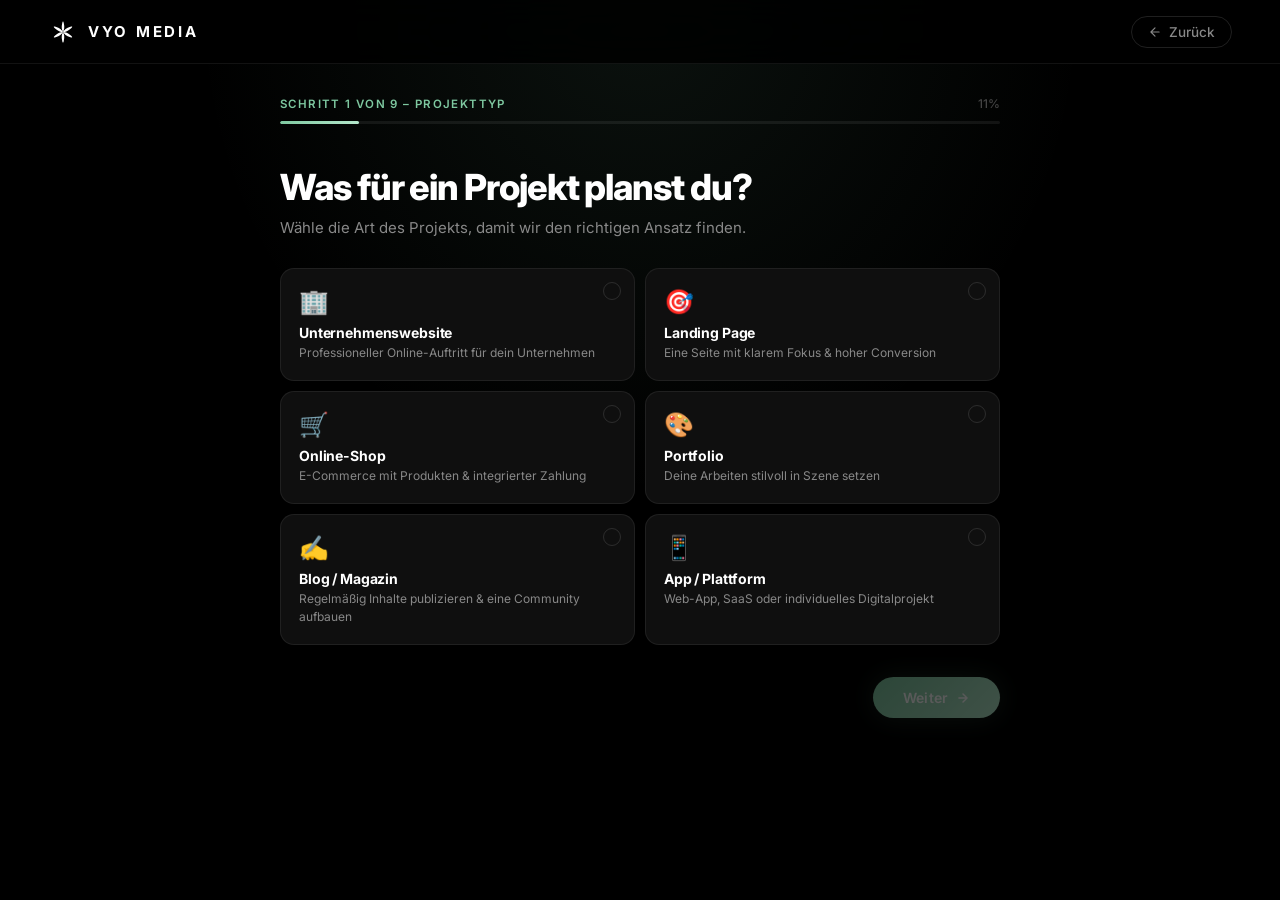
==== commit 20861fb3: "Rebrand: EC GROUP → VYO Media across all pages" ====
--- a/anfragen.html
+++ b/anfragen.html
@@ -3,7 +3,7 @@
 <head>
   <meta charset="UTF-8">
   <meta name="viewport" content="width=device-width, initial-scale=1.0">
-  <title>Kostenlos Anfragen – EC GROUP</title>
+  <title>Kostenlos Anfragen – VYO Media</title>
   <link rel="preconnect" href="https://fonts.googleapis.com">
   <link rel="preconnect" href="https://fonts.gstatic.com" crossorigin>
   <link href="https://fonts.googleapis.com/css2?family=Inter:opsz,wght@14..32,300;14..32,400;14..32,500;14..32,600;14..32,700;14..32,800;14..32,900&display=swap" rel="stylesheet">
@@ -29,7 +29,7 @@
     body {
       font-family: 'Inter', -apple-system, sans-serif;
       background: var(--bg); color: var(--text);
-      overflow-x: hidden; -webkit-font-smoothing: antialiased; min-height: 100vh;
+      overflow-x: hidden; -webkit-font-smoothing: antialiased; min-height: 100vh; min-width: 320px;
     }
 
     /* ─── LIGHT THEME ─────────────────────────────────────────── */
@@ -330,7 +330,7 @@
         <path d="M50,50 C46,43 44,34 47.5,20 C48.5,13 51.5,13 52.5,20 C56,34 54,43 50,50Z" transform="rotate(300,50,50)"/>
       </g>
     </svg>
-    <span class="nav-logo-text">EC GROUP</span>
+    <span class="nav-logo-text">VYO Media</span>
   </a>
   <a href="index.html" class="nav-back">
     <svg viewBox="0 0 24 24"><path d="M19 12H5M12 19l-7-7 7-7"/></svg>
@@ -965,7 +965,7 @@
     };
 
     const lines = [
-      '── PROJEKTANFRAGE EC GROUP ──',
+      '── PROJEKTANFRAGE VYO Media ──',
       '',
       'Projekttyp:      ' + (answers.step1   || '–'),
       'Branche:         ' + (answers.step2   || '–'),
@@ -989,7 +989,7 @@
     ];
 
     const subject = encodeURIComponent('Projektanfrage von ' + k.vorname + ' ' + k.nachname);
-    window.location.href = 'mailto:info@ecgroup.de?subject=' + subject +
+    window.location.href = 'mailto:info@vyomedia.de?subject=' + subject +
       '&body=' + encodeURIComponent(lines.join('\n'));
 
     document.getElementById('progressWrap').style.display = 'none';
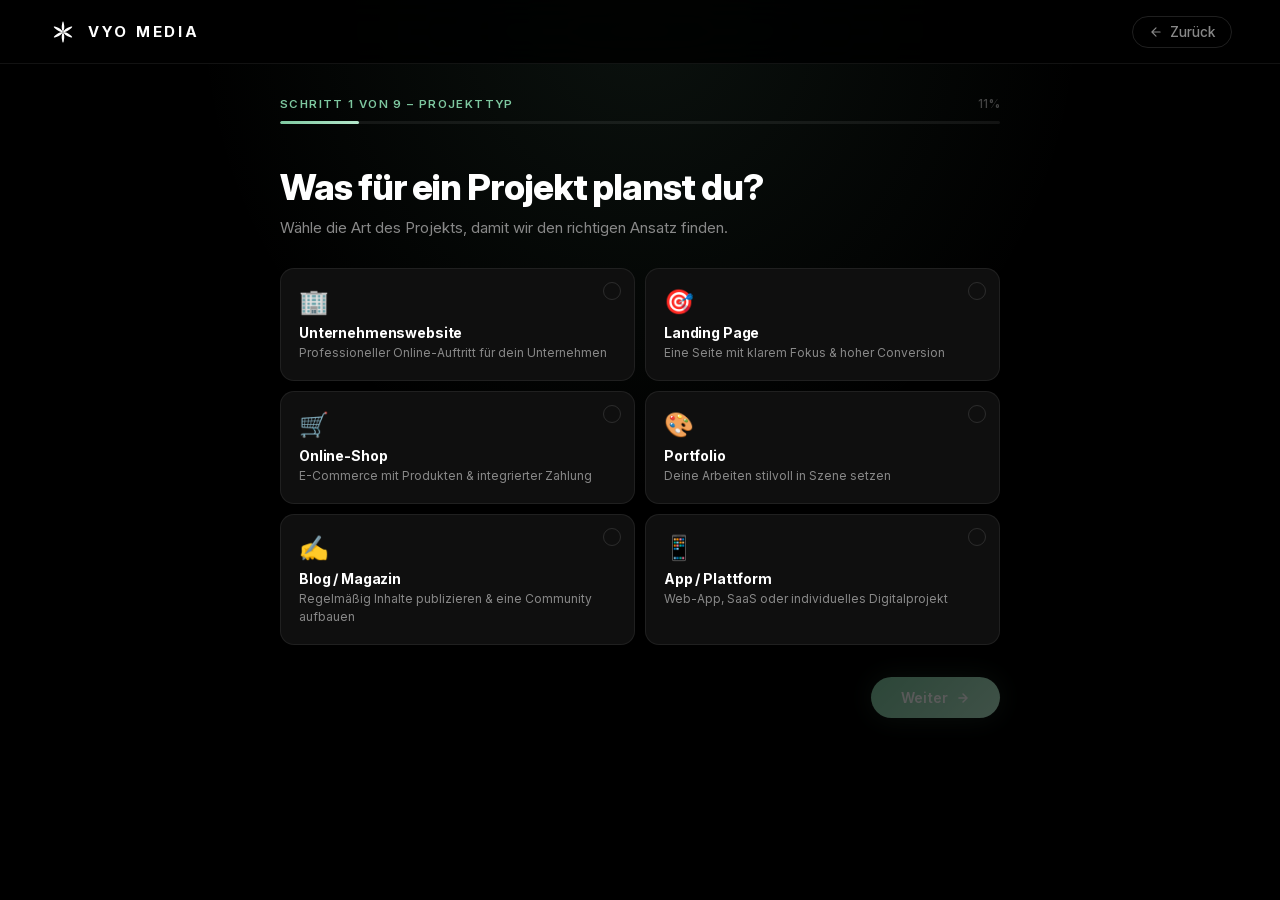
==== commit 9060c6b6: "SEO-Optimierung, Self-hosted Fonts, Datenschutz & Impressum - SEO: Title-Tags, Meta Descriptions, OG" ====
--- a/anfragen.html
+++ b/anfragen.html
@@ -3,10 +3,20 @@
 <head>
   <meta charset="UTF-8">
   <meta name="viewport" content="width=device-width, initial-scale=1.0">
-  <title>Kostenlos Anfragen – VYO Media</title>
-  <link rel="preconnect" href="https://fonts.googleapis.com">
-  <link rel="preconnect" href="https://fonts.gstatic.com" crossorigin>
-  <link href="https://fonts.googleapis.com/css2?family=Inter:opsz,wght@14..32,300;14..32,400;14..32,500;14..32,600;14..32,700;14..32,800;14..32,900&display=swap" rel="stylesheet">
+  <title>Projekt anfragen – Kostenlos & unverbindlich | VYO Media Hannover</title>
+  <meta name="description" content="Starten Sie Ihr Webprojekt mit VYO Media Hannover. Füllen Sie unseren Fragebogen aus – kostenlos, unverbindlich, in unter 5 Minuten.">
+  <meta name="keywords" content="Webdesign anfragen Hannover, Website Angebot Hannover, Medienagentur anfragen Hannover, Content Creation anfragen, Webdesign Projekt starten, VYO Media Kontakt Hannover">
+  <link rel="canonical" href="https://vyomedia.de/anfragen.html">
+  <meta property="og:type" content="website">
+  <meta property="og:title" content="Projekt anfragen – Kostenlos & unverbindlich | VYO Media Hannover">
+  <meta property="og:description" content="Starten Sie Ihr Webprojekt mit VYO Media Hannover – kostenlos, unverbindlich, in unter 5 Minuten.">
+  <meta property="og:url" content="https://vyomedia.de/anfragen.html">
+  <meta property="og:site_name" content="VYO Media">
+  <meta property="og:locale" content="de_DE">
+  <meta name="robots" content="noindex">
+  
+  
+  <link rel="stylesheet" href="fonts/inter.css">
   <script>if(localStorage.getItem('ace-theme')==='light')document.documentElement.setAttribute('data-theme','light');</script>
   <style>
     :root {
--- a/fonts/inter.css
+++ b/fonts/inter.css
@@ -0,0 +1,129 @@
+/* Inter – self-hosted, DSGVO-konform */
+
+/* italic 400 – cyrillic-ext */
+@font-face {
+  font-family: 'Inter';
+  font-style: italic;
+  font-weight: 400;
+  font-display: swap;
+  src: url('UcC53FwrK3iLTcvneQg7B5iqpJlhKnPCkaL0UUMbndwVgHU.woff2') format('woff2');
+  unicode-range: U+0460-052F, U+1C80-1C8A, U+20B4, U+2DE0-2DFF, U+A640-A69F, U+FE2E-FE2F;
+}
+/* italic 400 – cyrillic */
+@font-face {
+  font-family: 'Inter';
+  font-style: italic;
+  font-weight: 400;
+  font-display: swap;
+  src: url('UcC53FwrK3iLTcvneQg7B5iqpJlhKnPCkaL9UUMbndwVgHU.woff2') format('woff2');
+  unicode-range: U+0301, U+0400-045F, U+0490-0491, U+04B0-04B1, U+2116;
+}
+/* italic 400 – greek-ext */
+@font-face {
+  font-family: 'Inter';
+  font-style: italic;
+  font-weight: 400;
+  font-display: swap;
+  src: url('UcC53FwrK3iLTcvneQg7B5iqpJlhKnPCkaL1UUMbndwVgHU.woff2') format('woff2');
+  unicode-range: U+1F00-1FFF;
+}
+/* italic 400 – greek */
+@font-face {
+  font-family: 'Inter';
+  font-style: italic;
+  font-weight: 400;
+  font-display: swap;
+  src: url('UcC53FwrK3iLTcvneQg7B5iqpJlhKnPCkaL6UUMbndwVgHU.woff2') format('woff2');
+  unicode-range: U+0370-0377, U+037A-037F, U+0384-038A, U+038C, U+038E-03A1, U+03A3-03FF;
+}
+/* italic 400 – vietnamese */
+@font-face {
+  font-family: 'Inter';
+  font-style: italic;
+  font-weight: 400;
+  font-display: swap;
+  src: url('UcC53FwrK3iLTcvneQg7B5iqpJlhKnPCkaL2UUMbndwVgHU.woff2') format('woff2');
+  unicode-range: U+0102-0103, U+0110-0111, U+0128-0129, U+0168-0169, U+01A0-01A1, U+01AF-01B0, U+0300-0301, U+0303-0304, U+0308-0309, U+0323, U+0329, U+1EA0-1EF9, U+20AB;
+}
+/* italic 400 – latin-ext */
+@font-face {
+  font-family: 'Inter';
+  font-style: italic;
+  font-weight: 400;
+  font-display: swap;
+  src: url('UcC53FwrK3iLTcvneQg7B5iqpJlhKnPCkaL3UUMbndwVgHU.woff2') format('woff2');
+  unicode-range: U+0100-02BA, U+02BD-02C5, U+02C7-02CC, U+02CE-02D7, U+02DD-02FF, U+0304, U+0308, U+0329, U+1D00-1DBF, U+1E00-1E9F, U+1EF2-1EFF, U+2020, U+20A0-20AB, U+20AD-20C0, U+2113, U+2C60-2C7F, U+A720-A7FF;
+}
+/* italic 400 – latin */
+@font-face {
+  font-family: 'Inter';
+  font-style: italic;
+  font-weight: 400;
+  font-display: swap;
+  src: url('UcC53FwrK3iLTcvneQg7B5iqpJlhKnPCkaL5UUMbndwV.woff2') format('woff2');
+  unicode-range: U+0000-00FF, U+0131, U+0152-0153, U+02BB-02BC, U+02C6, U+02DA, U+02DC, U+0304, U+0308, U+0329, U+2000-206F, U+20AC, U+2122, U+2191, U+2193, U+2212, U+2215, U+FEFF, U+FFFD;
+}
+
+/* normal 300–900 – cyrillic-ext */
+@font-face {
+  font-family: 'Inter';
+  font-style: normal;
+  font-weight: 300 900;
+  font-display: swap;
+  src: url('UcCo3FwrK3iLTcvvYwYZ8UA3J58.woff2') format('woff2');
+  unicode-range: U+0460-052F, U+1C80-1C8A, U+20B4, U+2DE0-2DFF, U+A640-A69F, U+FE2E-FE2F;
+}
+/* normal 300–900 – cyrillic */
+@font-face {
+  font-family: 'Inter';
+  font-style: normal;
+  font-weight: 300 900;
+  font-display: swap;
+  src: url('UcCo3FwrK3iLTcvmYwYZ8UA3J58.woff2') format('woff2');
+  unicode-range: U+0301, U+0400-045F, U+0490-0491, U+04B0-04B1, U+2116;
+}
+/* normal 300–900 – greek-ext */
+@font-face {
+  font-family: 'Inter';
+  font-style: normal;
+  font-weight: 300 900;
+  font-display: swap;
+  src: url('UcCo3FwrK3iLTcvuYwYZ8UA3J58.woff2') format('woff2');
+  unicode-range: U+1F00-1FFF;
+}
+/* normal 300–900 – greek */
+@font-face {
+  font-family: 'Inter';
+  font-style: normal;
+  font-weight: 300 900;
+  font-display: swap;
+  src: url('UcCo3FwrK3iLTcvhYwYZ8UA3J58.woff2') format('woff2');
+  unicode-range: U+0370-0377, U+037A-037F, U+0384-038A, U+038C, U+038E-03A1, U+03A3-03FF;
+}
+/* normal 300–900 – vietnamese */
+@font-face {
+  font-family: 'Inter';
+  font-style: normal;
+  font-weight: 300 900;
+  font-display: swap;
+  src: url('UcCo3FwrK3iLTcvtYwYZ8UA3J58.woff2') format('woff2');
+  unicode-range: U+0102-0103, U+0110-0111, U+0128-0129, U+0168-0169, U+01A0-01A1, U+01AF-01B0, U+0300-0301, U+0303-0304, U+0308-0309, U+0323, U+0329, U+1EA0-1EF9, U+20AB;
+}
+/* normal 300–900 – latin-ext */
+@font-face {
+  font-family: 'Inter';
+  font-style: normal;
+  font-weight: 300 900;
+  font-display: swap;
+  src: url('UcCo3FwrK3iLTcvsYwYZ8UA3J58.woff2') format('woff2');
+  unicode-range: U+0100-02BA, U+02BD-02C5, U+02C7-02CC, U+02CE-02D7, U+02DD-02FF, U+0304, U+0308, U+0329, U+1D00-1DBF, U+1E00-1E9F, U+1EF2-1EFF, U+2020, U+20A0-20AB, U+20AD-20C0, U+2113, U+2C60-2C7F, U+A720-A7FF;
+}
+/* normal 300–900 – latin */
+@font-face {
+  font-family: 'Inter';
+  font-style: normal;
+  font-weight: 300 900;
+  font-display: swap;
+  src: url('UcCo3FwrK3iLTcviYwYZ8UA3.woff2') format('woff2');
+  unicode-range: U+0000-00FF, U+0131, U+0152-0153, U+02BB-02BC, U+02C6, U+02DA, U+02DC, U+0304, U+0308, U+0329, U+2000-206F, U+20AC, U+2122, U+2191, U+2193, U+2212, U+2215, U+FEFF, U+FFFD;
+}
